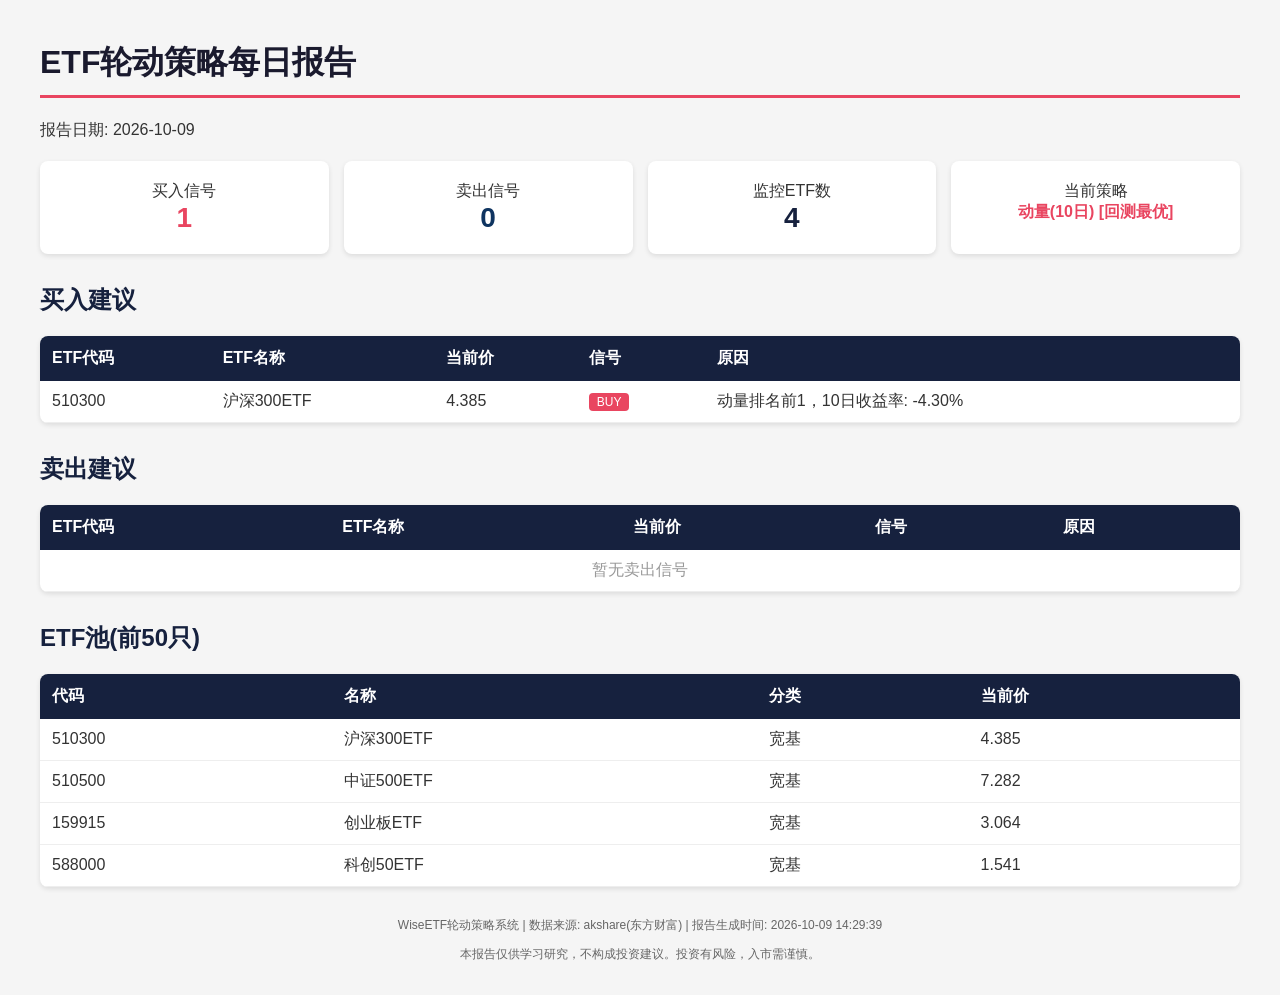
==== index.html @ ae4e8f4b "每日ETF轮动报告 2026-06-25T04:05:21Z 7f61ec614fa15a1832c65a0e150d9a2b69adc246" ====
<!DOCTYPE html>
<html lang="zh-CN">
<head>
    <meta charset="UTF-8">
    <meta name="viewport" content="width=device-width, initial-scale=1.0">
    <title>ETF轮动策略报告 - 2026-10-09</title>
    <style>
        body { font-family: 'Segoe UI', Arial, sans-serif; margin: 0; padding: 20px; 
               background: #f5f5f5; color: #333; }
        .container { max-width: 1200px; margin: 0 auto; }
        h1 { color: #1a1a2e; border-bottom: 3px solid #e94560; padding-bottom: 10px; }
        h2 { color: #16213e; margin-top: 30px; }
        .summary { display: grid; grid-template-columns: repeat(4, 1fr); gap: 15px; margin: 20px 0; }
        .card { background: white; padding: 20px; border-radius: 8px; box-shadow: 0 2px 5px rgba(0,0,0,0.1); text-align: center; }
        .card .value { font-size: 28px; font-weight: bold; }
        .card.buy .value { color: #e94560; }
        .card.sell .value { color: #0f3460; }
        .card.total .value { color: #16213e; }
        .card.strategy .value { font-size: 16px; color: #e94560; }
        table { width: 100%; border-collapse: collapse; background: white; 
                border-radius: 8px; overflow: hidden; box-shadow: 0 2px 5px rgba(0,0,0,0.1); }
        th { background: #16213e; color: white; padding: 12px; text-align: left; }
        td { padding: 10px 12px; border-bottom: 1px solid #eee; }
        tr:hover { background: #f8f9fa; }
        .buy-tag { background: #e94560; color: white; padding: 2px 8px; border-radius: 4px; font-size: 12px; }
        .sell-tag { background: #0f3460; color: white; padding: 2px 8px; border-radius: 4px; font-size: 12px; }
        .positive { color: #e94560; font-weight: bold; }
        .negative { color: #0f3460; font-weight: bold; }
        .footer { text-align: center; margin-top: 30px; color: #666; font-size: 12px; }
    </style>
</head>
<body>
<div class="container">
    <h1>ETF轮动策略每日报告</h1>
    <p>报告日期: 2026-10-09</p>
    
    <div class="summary">
        <div class="card buy">
            <div>买入信号</div>
            <div class="value">1</div>
        </div>
        <div class="card sell">
            <div>卖出信号</div>
            <div class="value">0</div>
        </div>
        <div class="card total">
            <div>监控ETF数</div>
            <div class="value">4</div>
        </div>
        <div class="card strategy">
            <div>当前策略</div>
            <div class="value">动量(10日) [回测最优]</div>
        </div>
    </div>
    
    <h2>买入建议</h2>
    <table>
        <thead><tr><th>ETF代码</th><th>ETF名称</th><th>当前价</th><th>信号</th><th>原因</th></tr></thead>
        <tbody><tr>
                <td>510300</td><td>沪深300ETF</td><td>4.385</td>
                <td><span class="buy-tag">BUY</span></td><td>动量排名前1，10日收益率: -4.30%</td>
            </tr></tbody>
    </table>
    
    <h2>卖出建议</h2>
    <table>
        <thead><tr><th>ETF代码</th><th>ETF名称</th><th>当前价</th><th>信号</th><th>原因</th></tr></thead>
        <tbody><tr><td colspan="5" style="text-align:center;color:#999;">暂无卖出信号</td></tr></tbody>
    </table>
    
    
    
    <h2>ETF池(前50只)</h2>
    <table>
        <thead><tr><th>代码</th><th>名称</th><th>分类</th><th>当前价</th></tr></thead>
        <tbody><tr>
                <td>510300</td><td>沪深300ETF</td><td>宽基</td><td>4.385</td>
            </tr><tr>
                <td>510500</td><td>中证500ETF</td><td>宽基</td><td>7.282</td>
            </tr><tr>
                <td>159915</td><td>创业板ETF</td><td>宽基</td><td>3.064</td>
            </tr><tr>
                <td>588000</td><td>科创50ETF</td><td>宽基</td><td>1.541</td>
            </tr></tbody>
    </table>
    
    <div class="footer">
        <p>WiseETF轮动策略系统 | 数据来源: akshare(东方财富) | 报告生成时间: 2026-10-09 14:29:39</p>
        <p>本报告仅供学习研究，不构成投资建议。投资有风险，入市需谨慎。</p>
    </div>
</div>
</body>
</html>
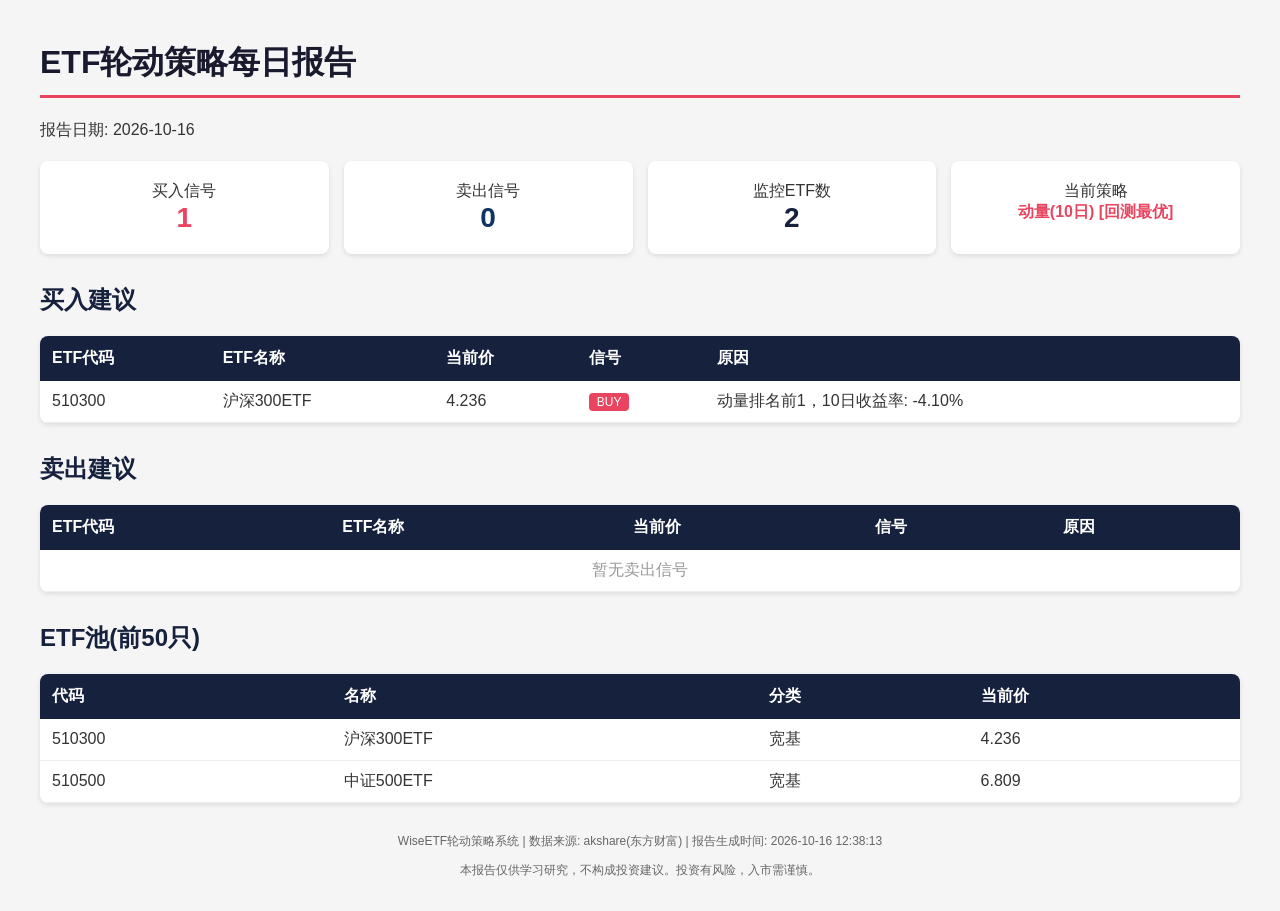
==== commit 2f3362a9: "每日ETF轮动报告 2026-06-25T04:05:21Z 7f61ec614fa15a1832c65a0e150d9a2b69adc246" ====
--- a/index.html
+++ b/index.html
@@ -3,7 +3,7 @@
 <head>
     <meta charset="UTF-8">
     <meta name="viewport" content="width=device-width, initial-scale=1.0">
-    <title>ETF轮动策略报告 - 2026-10-09</title>
+    <title>ETF轮动策略报告 - 2026-10-16</title>
     <style>
         body { font-family: 'Segoe UI', Arial, sans-serif; margin: 0; padding: 20px; 
                background: #f5f5f5; color: #333; }
@@ -32,7 +32,7 @@
 <body>
 <div class="container">
     <h1>ETF轮动策略每日报告</h1>
-    <p>报告日期: 2026-10-09</p>
+    <p>报告日期: 2026-10-16</p>
     
     <div class="summary">
         <div class="card buy">
@@ -45,7 +45,7 @@
         </div>
         <div class="card total">
             <div>监控ETF数</div>
-            <div class="value">4</div>
+            <div class="value">2</div>
         </div>
         <div class="card strategy">
             <div>当前策略</div>
@@ -57,8 +57,8 @@
     <table>
         <thead><tr><th>ETF代码</th><th>ETF名称</th><th>当前价</th><th>信号</th><th>原因</th></tr></thead>
         <tbody><tr>
-                <td>510300</td><td>沪深300ETF</td><td>4.385</td>
-                <td><span class="buy-tag">BUY</span></td><td>动量排名前1，10日收益率: -4.30%</td>
+                <td>510300</td><td>沪深300ETF</td><td>4.236</td>
+                <td><span class="buy-tag">BUY</span></td><td>动量排名前1，10日收益率: -4.10%</td>
             </tr></tbody>
     </table>
     
@@ -74,18 +74,14 @@
     <table>
         <thead><tr><th>代码</th><th>名称</th><th>分类</th><th>当前价</th></tr></thead>
         <tbody><tr>
-                <td>510300</td><td>沪深300ETF</td><td>宽基</td><td>4.385</td>
+                <td>510300</td><td>沪深300ETF</td><td>宽基</td><td>4.236</td>
             </tr><tr>
-                <td>510500</td><td>中证500ETF</td><td>宽基</td><td>7.282</td>
-            </tr><tr>
-                <td>159915</td><td>创业板ETF</td><td>宽基</td><td>3.064</td>
-            </tr><tr>
-                <td>588000</td><td>科创50ETF</td><td>宽基</td><td>1.541</td>
+                <td>510500</td><td>中证500ETF</td><td>宽基</td><td>6.809</td>
             </tr></tbody>
     </table>
     
     <div class="footer">
-        <p>WiseETF轮动策略系统 | 数据来源: akshare(东方财富) | 报告生成时间: 2026-10-09 14:29:39</p>
+        <p>WiseETF轮动策略系统 | 数据来源: akshare(东方财富) | 报告生成时间: 2026-10-16 12:38:13</p>
         <p>本报告仅供学习研究，不构成投资建议。投资有风险，入市需谨慎。</p>
     </div>
 </div>
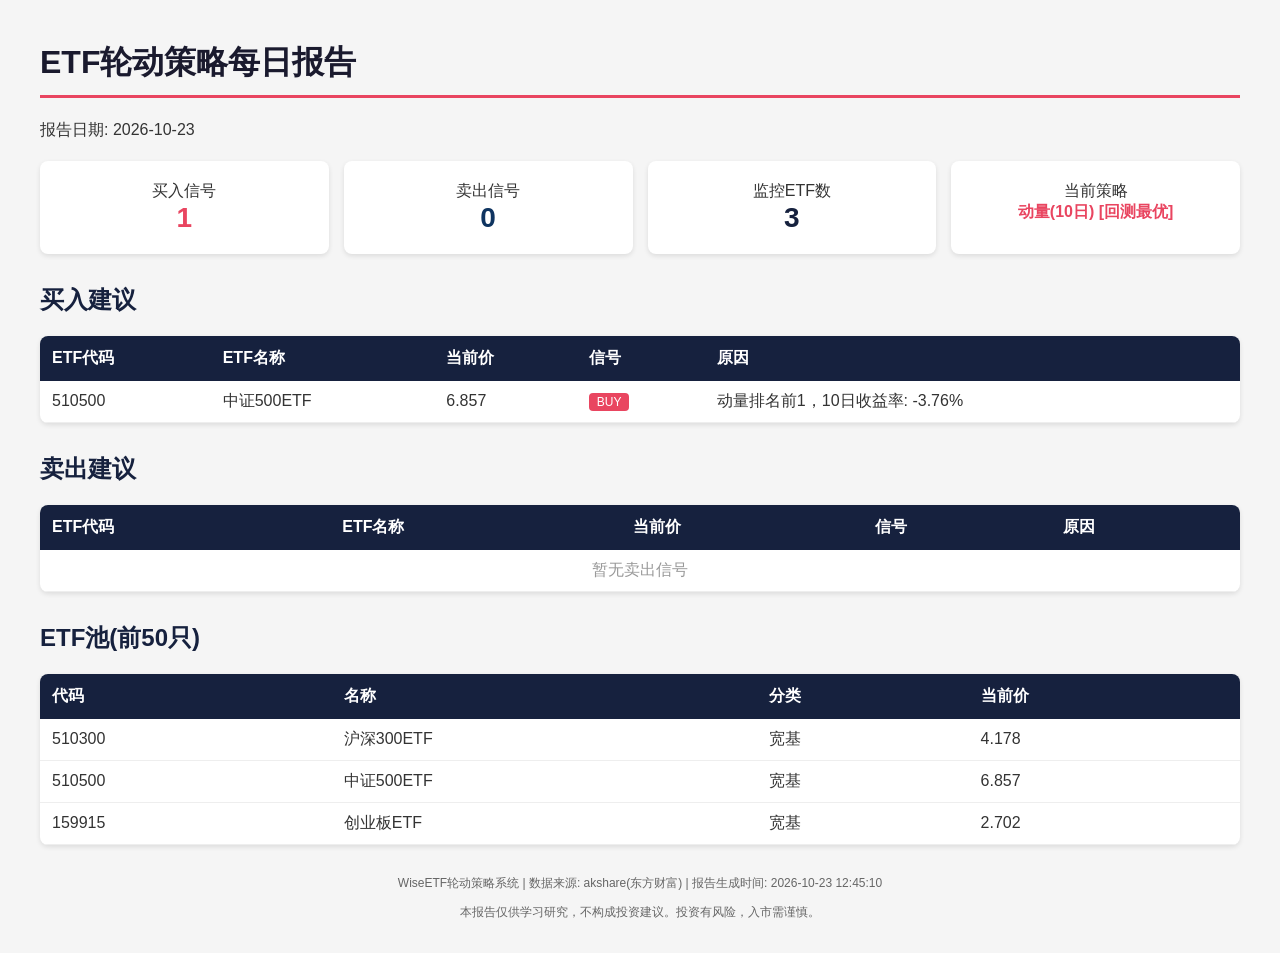
==== commit 69a7ac34: "每日ETF轮动报告 2026-06-25T04:05:21Z 7f61ec614fa15a1832c65a0e150d9a2b69adc246" ====
--- a/index.html
+++ b/index.html
@@ -3,7 +3,7 @@
 <head>
     <meta charset="UTF-8">
     <meta name="viewport" content="width=device-width, initial-scale=1.0">
-    <title>ETF轮动策略报告 - 2026-10-16</title>
+    <title>ETF轮动策略报告 - 2026-10-23</title>
     <style>
         body { font-family: 'Segoe UI', Arial, sans-serif; margin: 0; padding: 20px; 
                background: #f5f5f5; color: #333; }
@@ -32,7 +32,7 @@
 <body>
 <div class="container">
     <h1>ETF轮动策略每日报告</h1>
-    <p>报告日期: 2026-10-16</p>
+    <p>报告日期: 2026-10-23</p>
     
     <div class="summary">
         <div class="card buy">
@@ -45,7 +45,7 @@
         </div>
         <div class="card total">
             <div>监控ETF数</div>
-            <div class="value">2</div>
+            <div class="value">3</div>
         </div>
         <div class="card strategy">
             <div>当前策略</div>
@@ -57,8 +57,8 @@
     <table>
         <thead><tr><th>ETF代码</th><th>ETF名称</th><th>当前价</th><th>信号</th><th>原因</th></tr></thead>
         <tbody><tr>
-                <td>510300</td><td>沪深300ETF</td><td>4.236</td>
-                <td><span class="buy-tag">BUY</span></td><td>动量排名前1，10日收益率: -4.10%</td>
+                <td>510500</td><td>中证500ETF</td><td>6.857</td>
+                <td><span class="buy-tag">BUY</span></td><td>动量排名前1，10日收益率: -3.76%</td>
             </tr></tbody>
     </table>
     
@@ -74,14 +74,16 @@
     <table>
         <thead><tr><th>代码</th><th>名称</th><th>分类</th><th>当前价</th></tr></thead>
         <tbody><tr>
-                <td>510300</td><td>沪深300ETF</td><td>宽基</td><td>4.236</td>
+                <td>510300</td><td>沪深300ETF</td><td>宽基</td><td>4.178</td>
             </tr><tr>
-                <td>510500</td><td>中证500ETF</td><td>宽基</td><td>6.809</td>
+                <td>510500</td><td>中证500ETF</td><td>宽基</td><td>6.857</td>
+            </tr><tr>
+                <td>159915</td><td>创业板ETF</td><td>宽基</td><td>2.702</td>
             </tr></tbody>
     </table>
     
     <div class="footer">
-        <p>WiseETF轮动策略系统 | 数据来源: akshare(东方财富) | 报告生成时间: 2026-10-16 12:38:13</p>
+        <p>WiseETF轮动策略系统 | 数据来源: akshare(东方财富) | 报告生成时间: 2026-10-23 12:45:10</p>
         <p>本报告仅供学习研究，不构成投资建议。投资有风险，入市需谨慎。</p>
     </div>
 </div>
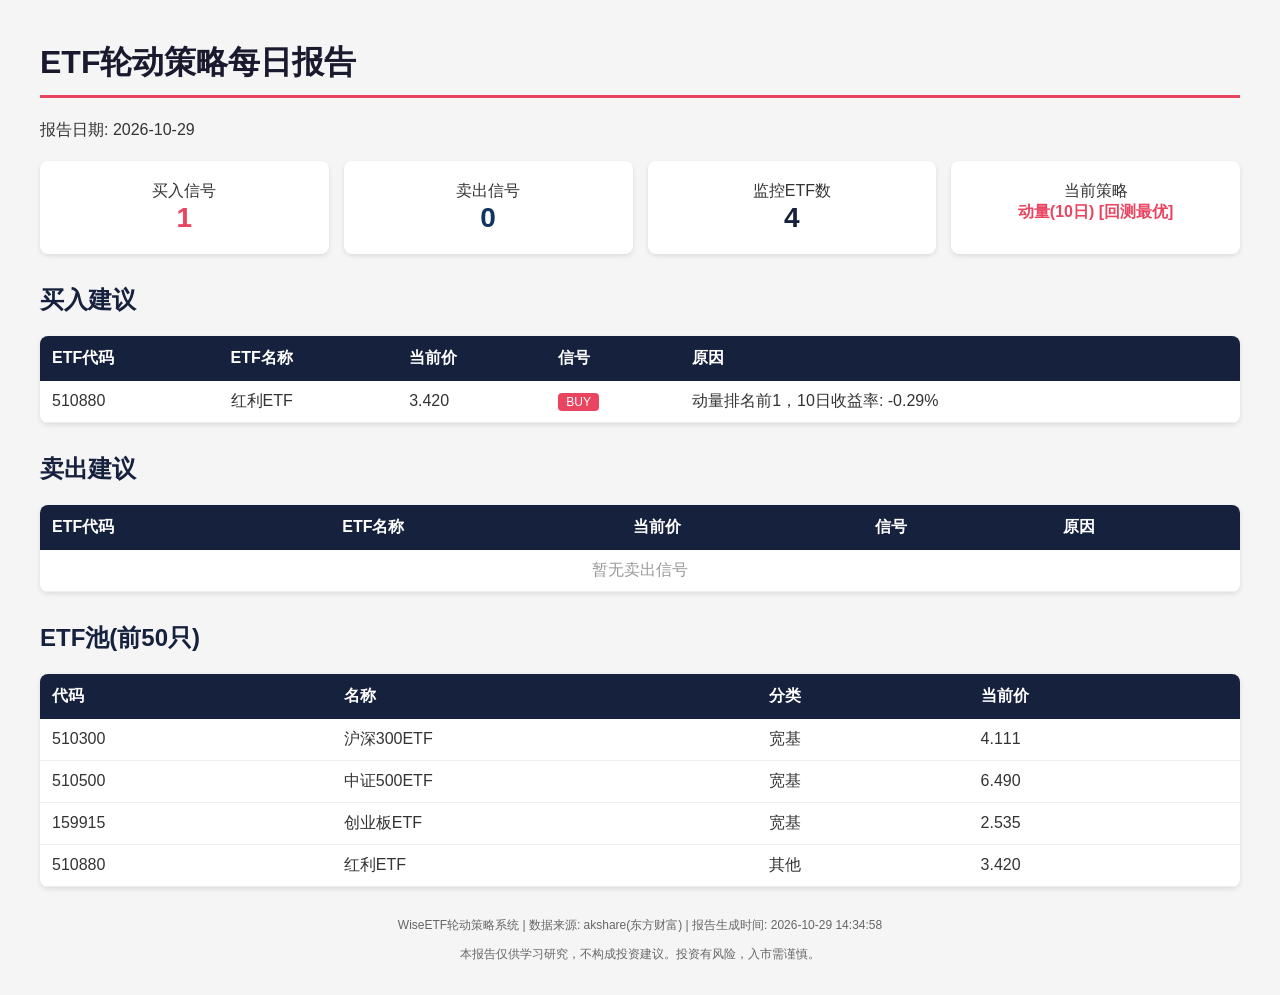
==== commit 2f3a92fd: "每日ETF轮动报告 2026-06-25T04:05:21Z 7f61ec614fa15a1832c65a0e150d9a2b69adc246" ====
--- a/index.html
+++ b/index.html
@@ -3,7 +3,7 @@
 <head>
     <meta charset="UTF-8">
     <meta name="viewport" content="width=device-width, initial-scale=1.0">
-    <title>ETF轮动策略报告 - 2026-10-23</title>
+    <title>ETF轮动策略报告 - 2026-10-29</title>
     <style>
         body { font-family: 'Segoe UI', Arial, sans-serif; margin: 0; padding: 20px; 
                background: #f5f5f5; color: #333; }
@@ -32,7 +32,7 @@
 <body>
 <div class="container">
     <h1>ETF轮动策略每日报告</h1>
-    <p>报告日期: 2026-10-23</p>
+    <p>报告日期: 2026-10-29</p>
     
     <div class="summary">
         <div class="card buy">
@@ -45,7 +45,7 @@
         </div>
         <div class="card total">
             <div>监控ETF数</div>
-            <div class="value">3</div>
+            <div class="value">4</div>
         </div>
         <div class="card strategy">
             <div>当前策略</div>
@@ -57,8 +57,8 @@
     <table>
         <thead><tr><th>ETF代码</th><th>ETF名称</th><th>当前价</th><th>信号</th><th>原因</th></tr></thead>
         <tbody><tr>
-                <td>510500</td><td>中证500ETF</td><td>6.857</td>
-                <td><span class="buy-tag">BUY</span></td><td>动量排名前1，10日收益率: -3.76%</td>
+                <td>510880</td><td>红利ETF</td><td>3.420</td>
+                <td><span class="buy-tag">BUY</span></td><td>动量排名前1，10日收益率: -0.29%</td>
             </tr></tbody>
     </table>
     
@@ -74,16 +74,18 @@
     <table>
         <thead><tr><th>代码</th><th>名称</th><th>分类</th><th>当前价</th></tr></thead>
         <tbody><tr>
-                <td>510300</td><td>沪深300ETF</td><td>宽基</td><td>4.178</td>
+                <td>510300</td><td>沪深300ETF</td><td>宽基</td><td>4.111</td>
             </tr><tr>
-                <td>510500</td><td>中证500ETF</td><td>宽基</td><td>6.857</td>
+                <td>510500</td><td>中证500ETF</td><td>宽基</td><td>6.490</td>
             </tr><tr>
-                <td>159915</td><td>创业板ETF</td><td>宽基</td><td>2.702</td>
+                <td>159915</td><td>创业板ETF</td><td>宽基</td><td>2.535</td>
+            </tr><tr>
+                <td>510880</td><td>红利ETF</td><td>其他</td><td>3.420</td>
             </tr></tbody>
     </table>
     
     <div class="footer">
-        <p>WiseETF轮动策略系统 | 数据来源: akshare(东方财富) | 报告生成时间: 2026-10-23 12:45:10</p>
+        <p>WiseETF轮动策略系统 | 数据来源: akshare(东方财富) | 报告生成时间: 2026-10-29 14:34:58</p>
         <p>本报告仅供学习研究，不构成投资建议。投资有风险，入市需谨慎。</p>
     </div>
 </div>
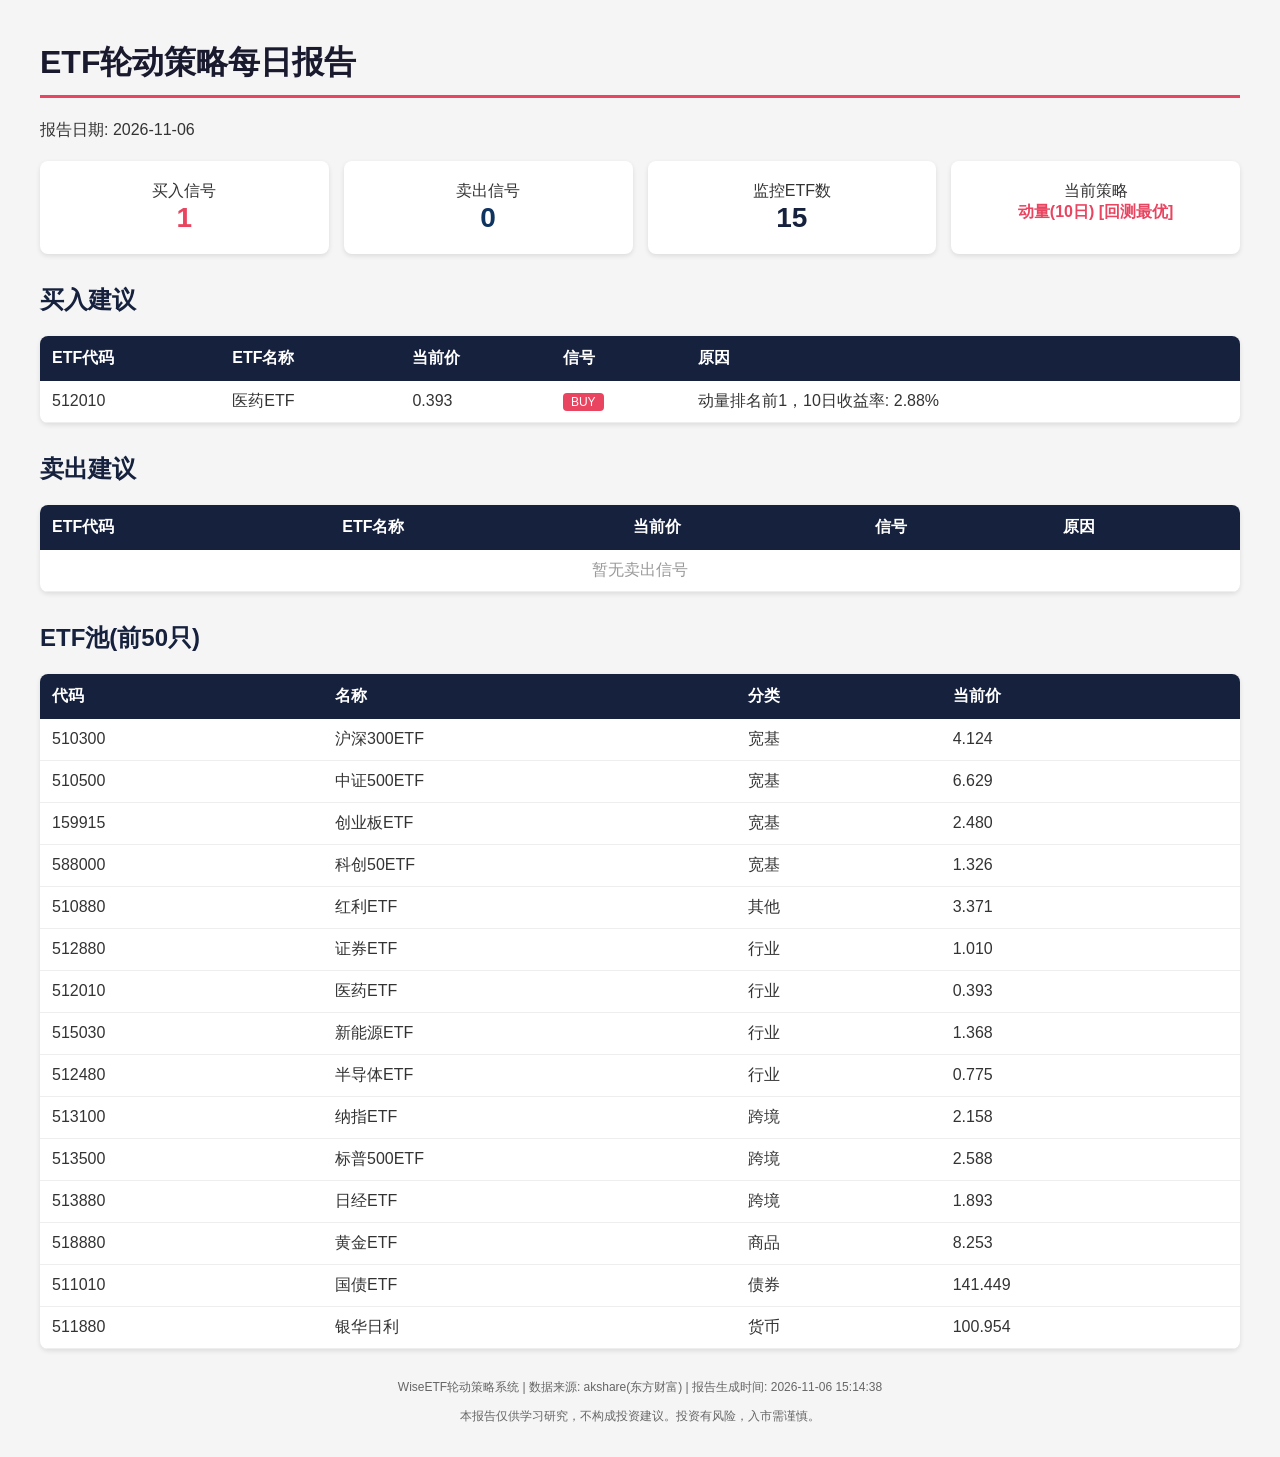
==== commit c95489fa: "每日ETF轮动报告 2026-06-25T04:05:21Z 7f61ec614fa15a1832c65a0e150d9a2b69adc246" ====
--- a/index.html
+++ b/index.html
@@ -3,7 +3,7 @@
 <head>
     <meta charset="UTF-8">
     <meta name="viewport" content="width=device-width, initial-scale=1.0">
-    <title>ETF轮动策略报告 - 2026-10-29</title>
+    <title>ETF轮动策略报告 - 2026-11-06</title>
     <style>
         body { font-family: 'Segoe UI', Arial, sans-serif; margin: 0; padding: 20px; 
                background: #f5f5f5; color: #333; }
@@ -32,7 +32,7 @@
 <body>
 <div class="container">
     <h1>ETF轮动策略每日报告</h1>
-    <p>报告日期: 2026-10-29</p>
+    <p>报告日期: 2026-11-06</p>
     
     <div class="summary">
         <div class="card buy">
@@ -45,7 +45,7 @@
         </div>
         <div class="card total">
             <div>监控ETF数</div>
-            <div class="value">4</div>
+            <div class="value">15</div>
         </div>
         <div class="card strategy">
             <div>当前策略</div>
@@ -57,8 +57,8 @@
     <table>
         <thead><tr><th>ETF代码</th><th>ETF名称</th><th>当前价</th><th>信号</th><th>原因</th></tr></thead>
         <tbody><tr>
-                <td>510880</td><td>红利ETF</td><td>3.420</td>
-                <td><span class="buy-tag">BUY</span></td><td>动量排名前1，10日收益率: -0.29%</td>
+                <td>512010</td><td>医药ETF</td><td>0.393</td>
+                <td><span class="buy-tag">BUY</span></td><td>动量排名前1，10日收益率: 2.88%</td>
             </tr></tbody>
     </table>
     
@@ -74,18 +74,40 @@
     <table>
         <thead><tr><th>代码</th><th>名称</th><th>分类</th><th>当前价</th></tr></thead>
         <tbody><tr>
-                <td>510300</td><td>沪深300ETF</td><td>宽基</td><td>4.111</td>
+                <td>510300</td><td>沪深300ETF</td><td>宽基</td><td>4.124</td>
             </tr><tr>
-                <td>510500</td><td>中证500ETF</td><td>宽基</td><td>6.490</td>
+                <td>510500</td><td>中证500ETF</td><td>宽基</td><td>6.629</td>
             </tr><tr>
-                <td>159915</td><td>创业板ETF</td><td>宽基</td><td>2.535</td>
+                <td>159915</td><td>创业板ETF</td><td>宽基</td><td>2.480</td>
             </tr><tr>
-                <td>510880</td><td>红利ETF</td><td>其他</td><td>3.420</td>
+                <td>588000</td><td>科创50ETF</td><td>宽基</td><td>1.326</td>
+            </tr><tr>
+                <td>510880</td><td>红利ETF</td><td>其他</td><td>3.371</td>
+            </tr><tr>
+                <td>512880</td><td>证券ETF</td><td>行业</td><td>1.010</td>
+            </tr><tr>
+                <td>512010</td><td>医药ETF</td><td>行业</td><td>0.393</td>
+            </tr><tr>
+                <td>515030</td><td>新能源ETF</td><td>行业</td><td>1.368</td>
+            </tr><tr>
+                <td>512480</td><td>半导体ETF</td><td>行业</td><td>0.775</td>
+            </tr><tr>
+                <td>513100</td><td>纳指ETF</td><td>跨境</td><td>2.158</td>
+            </tr><tr>
+                <td>513500</td><td>标普500ETF</td><td>跨境</td><td>2.588</td>
+            </tr><tr>
+                <td>513880</td><td>日经ETF</td><td>跨境</td><td>1.893</td>
+            </tr><tr>
+                <td>518880</td><td>黄金ETF</td><td>商品</td><td>8.253</td>
+            </tr><tr>
+                <td>511010</td><td>国债ETF</td><td>债券</td><td>141.449</td>
+            </tr><tr>
+                <td>511880</td><td>银华日利</td><td>货币</td><td>100.954</td>
             </tr></tbody>
     </table>
     
     <div class="footer">
-        <p>WiseETF轮动策略系统 | 数据来源: akshare(东方财富) | 报告生成时间: 2026-10-29 14:34:58</p>
+        <p>WiseETF轮动策略系统 | 数据来源: akshare(东方财富) | 报告生成时间: 2026-11-06 15:14:38</p>
         <p>本报告仅供学习研究，不构成投资建议。投资有风险，入市需谨慎。</p>
     </div>
 </div>
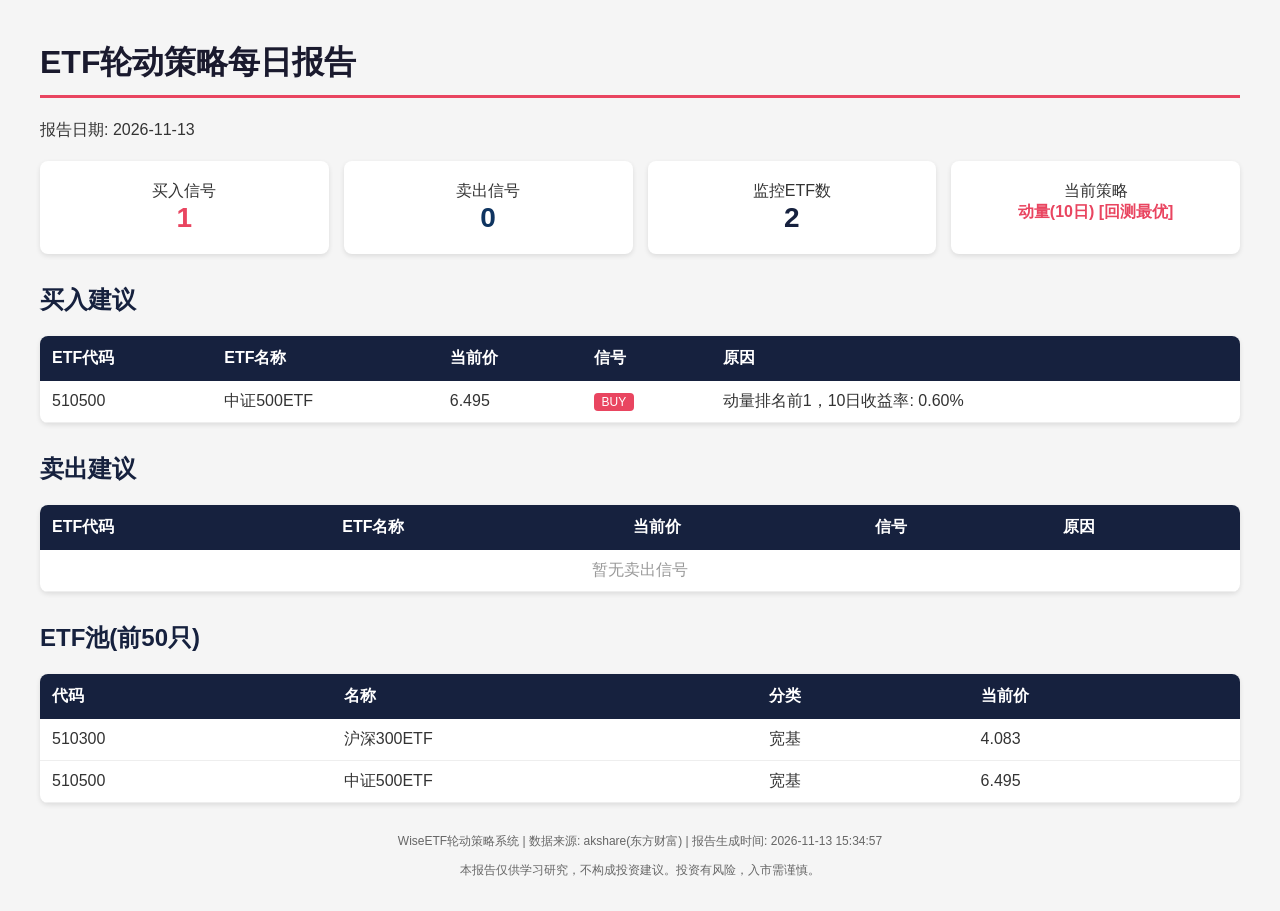
==== commit 73bc6217: "每日ETF轮动报告 2026-06-25T04:05:21Z 7f61ec614fa15a1832c65a0e150d9a2b69adc246" ====
--- a/index.html
+++ b/index.html
@@ -3,7 +3,7 @@
 <head>
     <meta charset="UTF-8">
     <meta name="viewport" content="width=device-width, initial-scale=1.0">
-    <title>ETF轮动策略报告 - 2026-11-06</title>
+    <title>ETF轮动策略报告 - 2026-11-13</title>
     <style>
         body { font-family: 'Segoe UI', Arial, sans-serif; margin: 0; padding: 20px; 
                background: #f5f5f5; color: #333; }
@@ -32,7 +32,7 @@
 <body>
 <div class="container">
     <h1>ETF轮动策略每日报告</h1>
-    <p>报告日期: 2026-11-06</p>
+    <p>报告日期: 2026-11-13</p>
     
     <div class="summary">
         <div class="card buy">
@@ -45,7 +45,7 @@
         </div>
         <div class="card total">
             <div>监控ETF数</div>
-            <div class="value">15</div>
+            <div class="value">2</div>
         </div>
         <div class="card strategy">
             <div>当前策略</div>
@@ -57,8 +57,8 @@
     <table>
         <thead><tr><th>ETF代码</th><th>ETF名称</th><th>当前价</th><th>信号</th><th>原因</th></tr></thead>
         <tbody><tr>
-                <td>512010</td><td>医药ETF</td><td>0.393</td>
-                <td><span class="buy-tag">BUY</span></td><td>动量排名前1，10日收益率: 2.88%</td>
+                <td>510500</td><td>中证500ETF</td><td>6.495</td>
+                <td><span class="buy-tag">BUY</span></td><td>动量排名前1，10日收益率: 0.60%</td>
             </tr></tbody>
     </table>
     
@@ -74,40 +74,14 @@
     <table>
         <thead><tr><th>代码</th><th>名称</th><th>分类</th><th>当前价</th></tr></thead>
         <tbody><tr>
-                <td>510300</td><td>沪深300ETF</td><td>宽基</td><td>4.124</td>
+                <td>510300</td><td>沪深300ETF</td><td>宽基</td><td>4.083</td>
             </tr><tr>
-                <td>510500</td><td>中证500ETF</td><td>宽基</td><td>6.629</td>
-            </tr><tr>
-                <td>159915</td><td>创业板ETF</td><td>宽基</td><td>2.480</td>
-            </tr><tr>
-                <td>588000</td><td>科创50ETF</td><td>宽基</td><td>1.326</td>
-            </tr><tr>
-                <td>510880</td><td>红利ETF</td><td>其他</td><td>3.371</td>
-            </tr><tr>
-                <td>512880</td><td>证券ETF</td><td>行业</td><td>1.010</td>
-            </tr><tr>
-                <td>512010</td><td>医药ETF</td><td>行业</td><td>0.393</td>
-            </tr><tr>
-                <td>515030</td><td>新能源ETF</td><td>行业</td><td>1.368</td>
-            </tr><tr>
-                <td>512480</td><td>半导体ETF</td><td>行业</td><td>0.775</td>
-            </tr><tr>
-                <td>513100</td><td>纳指ETF</td><td>跨境</td><td>2.158</td>
-            </tr><tr>
-                <td>513500</td><td>标普500ETF</td><td>跨境</td><td>2.588</td>
-            </tr><tr>
-                <td>513880</td><td>日经ETF</td><td>跨境</td><td>1.893</td>
-            </tr><tr>
-                <td>518880</td><td>黄金ETF</td><td>商品</td><td>8.253</td>
-            </tr><tr>
-                <td>511010</td><td>国债ETF</td><td>债券</td><td>141.449</td>
-            </tr><tr>
-                <td>511880</td><td>银华日利</td><td>货币</td><td>100.954</td>
+                <td>510500</td><td>中证500ETF</td><td>宽基</td><td>6.495</td>
             </tr></tbody>
     </table>
     
     <div class="footer">
-        <p>WiseETF轮动策略系统 | 数据来源: akshare(东方财富) | 报告生成时间: 2026-11-06 15:14:38</p>
+        <p>WiseETF轮动策略系统 | 数据来源: akshare(东方财富) | 报告生成时间: 2026-11-13 15:34:57</p>
         <p>本报告仅供学习研究，不构成投资建议。投资有风险，入市需谨慎。</p>
     </div>
 </div>
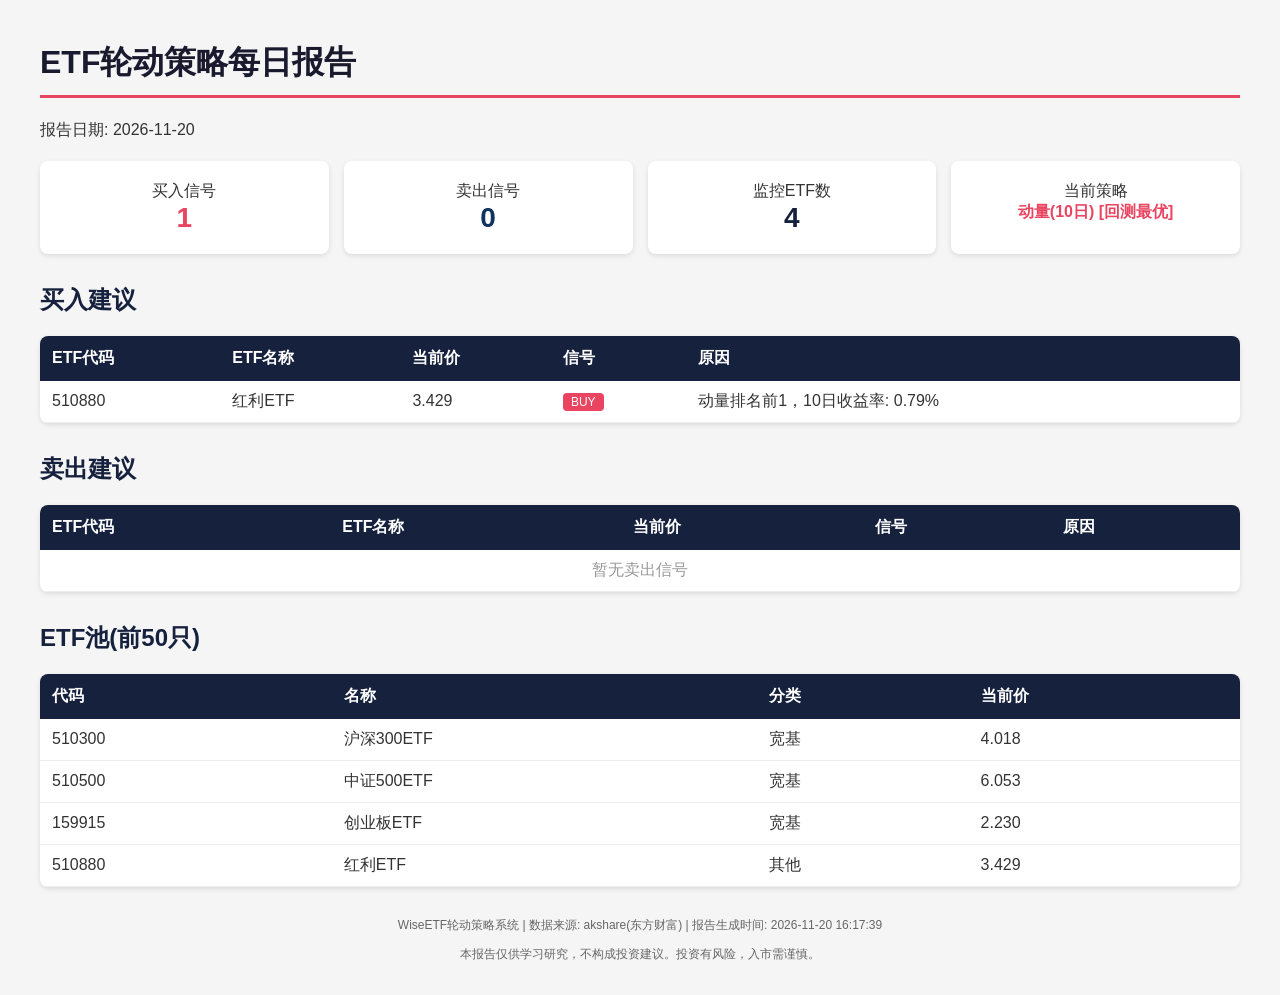
==== commit 30bf4d24: "每日ETF轮动报告 2026-06-25T04:05:21Z 7f61ec614fa15a1832c65a0e150d9a2b69adc246" ====
--- a/index.html
+++ b/index.html
@@ -3,7 +3,7 @@
 <head>
     <meta charset="UTF-8">
     <meta name="viewport" content="width=device-width, initial-scale=1.0">
-    <title>ETF轮动策略报告 - 2026-11-13</title>
+    <title>ETF轮动策略报告 - 2026-11-20</title>
     <style>
         body { font-family: 'Segoe UI', Arial, sans-serif; margin: 0; padding: 20px; 
                background: #f5f5f5; color: #333; }
@@ -32,7 +32,7 @@
 <body>
 <div class="container">
     <h1>ETF轮动策略每日报告</h1>
-    <p>报告日期: 2026-11-13</p>
+    <p>报告日期: 2026-11-20</p>
     
     <div class="summary">
         <div class="card buy">
@@ -45,7 +45,7 @@
         </div>
         <div class="card total">
             <div>监控ETF数</div>
-            <div class="value">2</div>
+            <div class="value">4</div>
         </div>
         <div class="card strategy">
             <div>当前策略</div>
@@ -57,8 +57,8 @@
     <table>
         <thead><tr><th>ETF代码</th><th>ETF名称</th><th>当前价</th><th>信号</th><th>原因</th></tr></thead>
         <tbody><tr>
-                <td>510500</td><td>中证500ETF</td><td>6.495</td>
-                <td><span class="buy-tag">BUY</span></td><td>动量排名前1，10日收益率: 0.60%</td>
+                <td>510880</td><td>红利ETF</td><td>3.429</td>
+                <td><span class="buy-tag">BUY</span></td><td>动量排名前1，10日收益率: 0.79%</td>
             </tr></tbody>
     </table>
     
@@ -74,14 +74,18 @@
     <table>
         <thead><tr><th>代码</th><th>名称</th><th>分类</th><th>当前价</th></tr></thead>
         <tbody><tr>
-                <td>510300</td><td>沪深300ETF</td><td>宽基</td><td>4.083</td>
+                <td>510300</td><td>沪深300ETF</td><td>宽基</td><td>4.018</td>
             </tr><tr>
-                <td>510500</td><td>中证500ETF</td><td>宽基</td><td>6.495</td>
+                <td>510500</td><td>中证500ETF</td><td>宽基</td><td>6.053</td>
+            </tr><tr>
+                <td>159915</td><td>创业板ETF</td><td>宽基</td><td>2.230</td>
+            </tr><tr>
+                <td>510880</td><td>红利ETF</td><td>其他</td><td>3.429</td>
             </tr></tbody>
     </table>
     
     <div class="footer">
-        <p>WiseETF轮动策略系统 | 数据来源: akshare(东方财富) | 报告生成时间: 2026-11-13 15:34:57</p>
+        <p>WiseETF轮动策略系统 | 数据来源: akshare(东方财富) | 报告生成时间: 2026-11-20 16:17:39</p>
         <p>本报告仅供学习研究，不构成投资建议。投资有风险，入市需谨慎。</p>
     </div>
 </div>
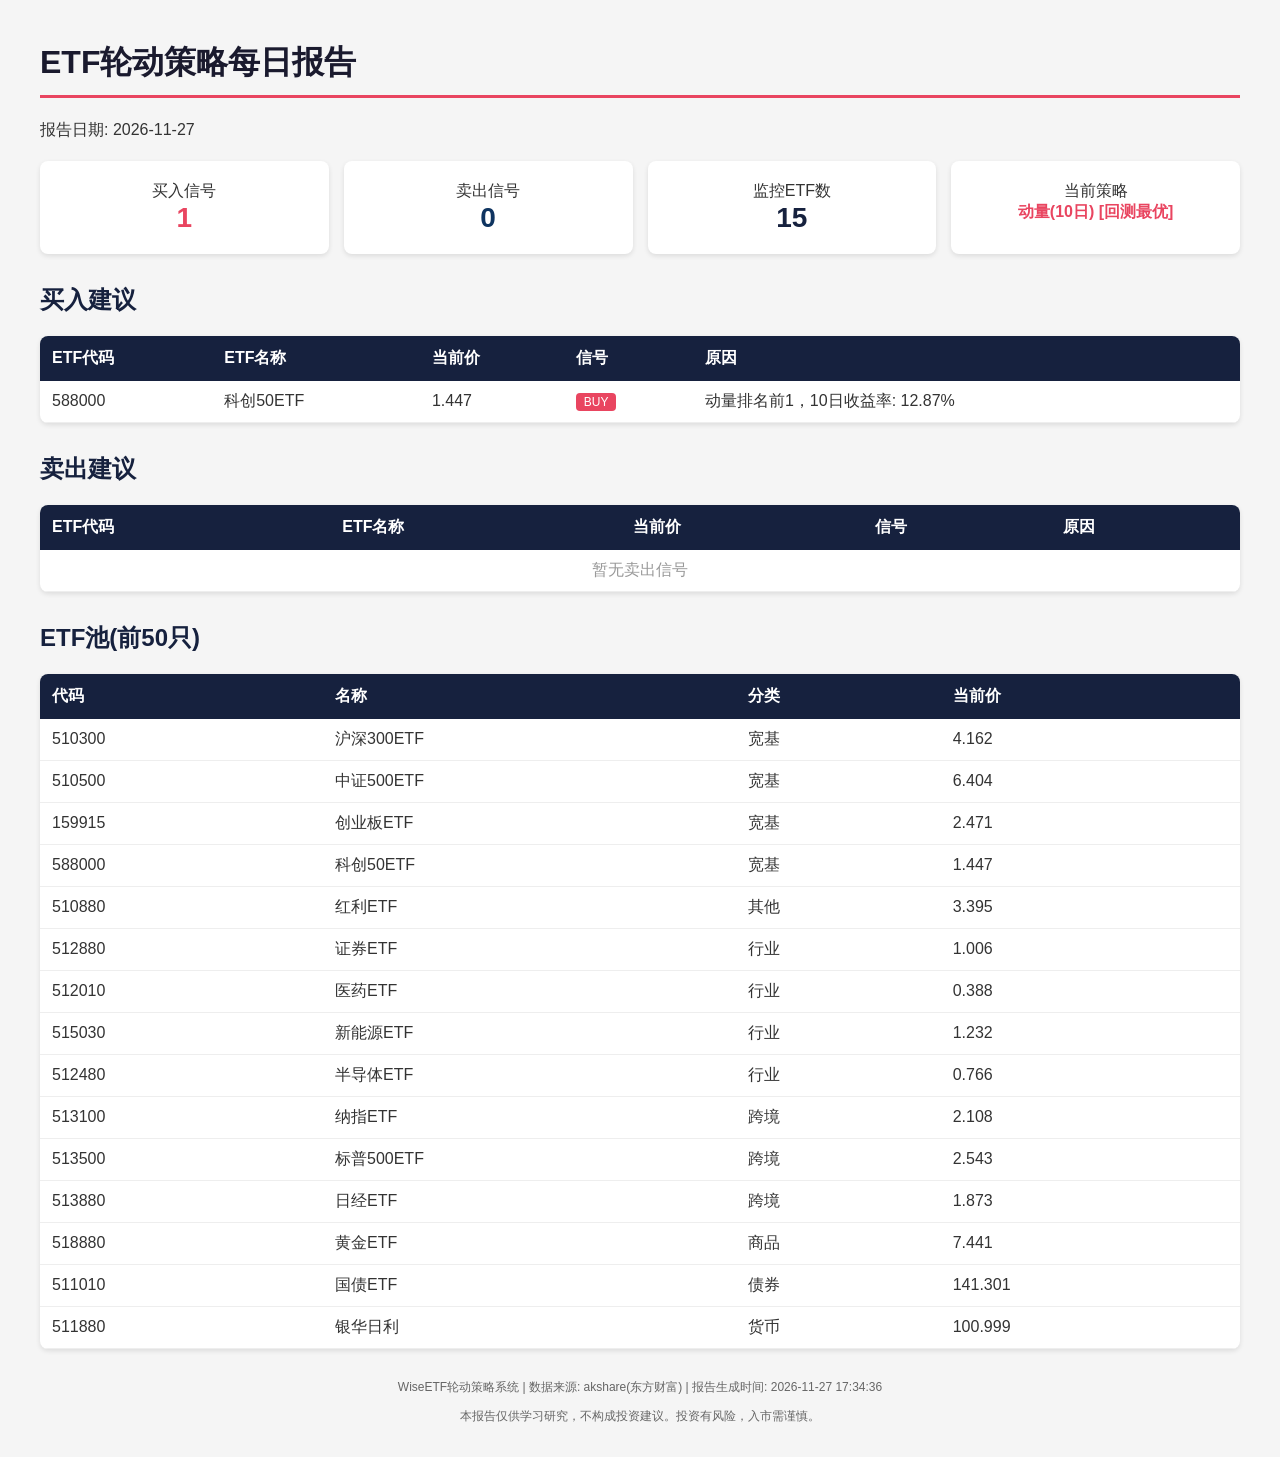
==== commit 0416d8fb: "每日ETF轮动报告 2026-06-25T04:05:21Z 7f61ec614fa15a1832c65a0e150d9a2b69adc246" ====
--- a/index.html
+++ b/index.html
@@ -3,7 +3,7 @@
 <head>
     <meta charset="UTF-8">
     <meta name="viewport" content="width=device-width, initial-scale=1.0">
-    <title>ETF轮动策略报告 - 2026-11-20</title>
+    <title>ETF轮动策略报告 - 2026-11-27</title>
     <style>
         body { font-family: 'Segoe UI', Arial, sans-serif; margin: 0; padding: 20px; 
                background: #f5f5f5; color: #333; }
@@ -32,7 +32,7 @@
 <body>
 <div class="container">
     <h1>ETF轮动策略每日报告</h1>
-    <p>报告日期: 2026-11-20</p>
+    <p>报告日期: 2026-11-27</p>
     
     <div class="summary">
         <div class="card buy">
@@ -45,7 +45,7 @@
         </div>
         <div class="card total">
             <div>监控ETF数</div>
-            <div class="value">4</div>
+            <div class="value">15</div>
         </div>
         <div class="card strategy">
             <div>当前策略</div>
@@ -57,8 +57,8 @@
     <table>
         <thead><tr><th>ETF代码</th><th>ETF名称</th><th>当前价</th><th>信号</th><th>原因</th></tr></thead>
         <tbody><tr>
-                <td>510880</td><td>红利ETF</td><td>3.429</td>
-                <td><span class="buy-tag">BUY</span></td><td>动量排名前1，10日收益率: 0.79%</td>
+                <td>588000</td><td>科创50ETF</td><td>1.447</td>
+                <td><span class="buy-tag">BUY</span></td><td>动量排名前1，10日收益率: 12.87%</td>
             </tr></tbody>
     </table>
     
@@ -74,18 +74,40 @@
     <table>
         <thead><tr><th>代码</th><th>名称</th><th>分类</th><th>当前价</th></tr></thead>
         <tbody><tr>
-                <td>510300</td><td>沪深300ETF</td><td>宽基</td><td>4.018</td>
+                <td>510300</td><td>沪深300ETF</td><td>宽基</td><td>4.162</td>
             </tr><tr>
-                <td>510500</td><td>中证500ETF</td><td>宽基</td><td>6.053</td>
+                <td>510500</td><td>中证500ETF</td><td>宽基</td><td>6.404</td>
             </tr><tr>
-                <td>159915</td><td>创业板ETF</td><td>宽基</td><td>2.230</td>
+                <td>159915</td><td>创业板ETF</td><td>宽基</td><td>2.471</td>
             </tr><tr>
-                <td>510880</td><td>红利ETF</td><td>其他</td><td>3.429</td>
+                <td>588000</td><td>科创50ETF</td><td>宽基</td><td>1.447</td>
+            </tr><tr>
+                <td>510880</td><td>红利ETF</td><td>其他</td><td>3.395</td>
+            </tr><tr>
+                <td>512880</td><td>证券ETF</td><td>行业</td><td>1.006</td>
+            </tr><tr>
+                <td>512010</td><td>医药ETF</td><td>行业</td><td>0.388</td>
+            </tr><tr>
+                <td>515030</td><td>新能源ETF</td><td>行业</td><td>1.232</td>
+            </tr><tr>
+                <td>512480</td><td>半导体ETF</td><td>行业</td><td>0.766</td>
+            </tr><tr>
+                <td>513100</td><td>纳指ETF</td><td>跨境</td><td>2.108</td>
+            </tr><tr>
+                <td>513500</td><td>标普500ETF</td><td>跨境</td><td>2.543</td>
+            </tr><tr>
+                <td>513880</td><td>日经ETF</td><td>跨境</td><td>1.873</td>
+            </tr><tr>
+                <td>518880</td><td>黄金ETF</td><td>商品</td><td>7.441</td>
+            </tr><tr>
+                <td>511010</td><td>国债ETF</td><td>债券</td><td>141.301</td>
+            </tr><tr>
+                <td>511880</td><td>银华日利</td><td>货币</td><td>100.999</td>
             </tr></tbody>
     </table>
     
     <div class="footer">
-        <p>WiseETF轮动策略系统 | 数据来源: akshare(东方财富) | 报告生成时间: 2026-11-20 16:17:39</p>
+        <p>WiseETF轮动策略系统 | 数据来源: akshare(东方财富) | 报告生成时间: 2026-11-27 17:34:36</p>
         <p>本报告仅供学习研究，不构成投资建议。投资有风险，入市需谨慎。</p>
     </div>
 </div>
